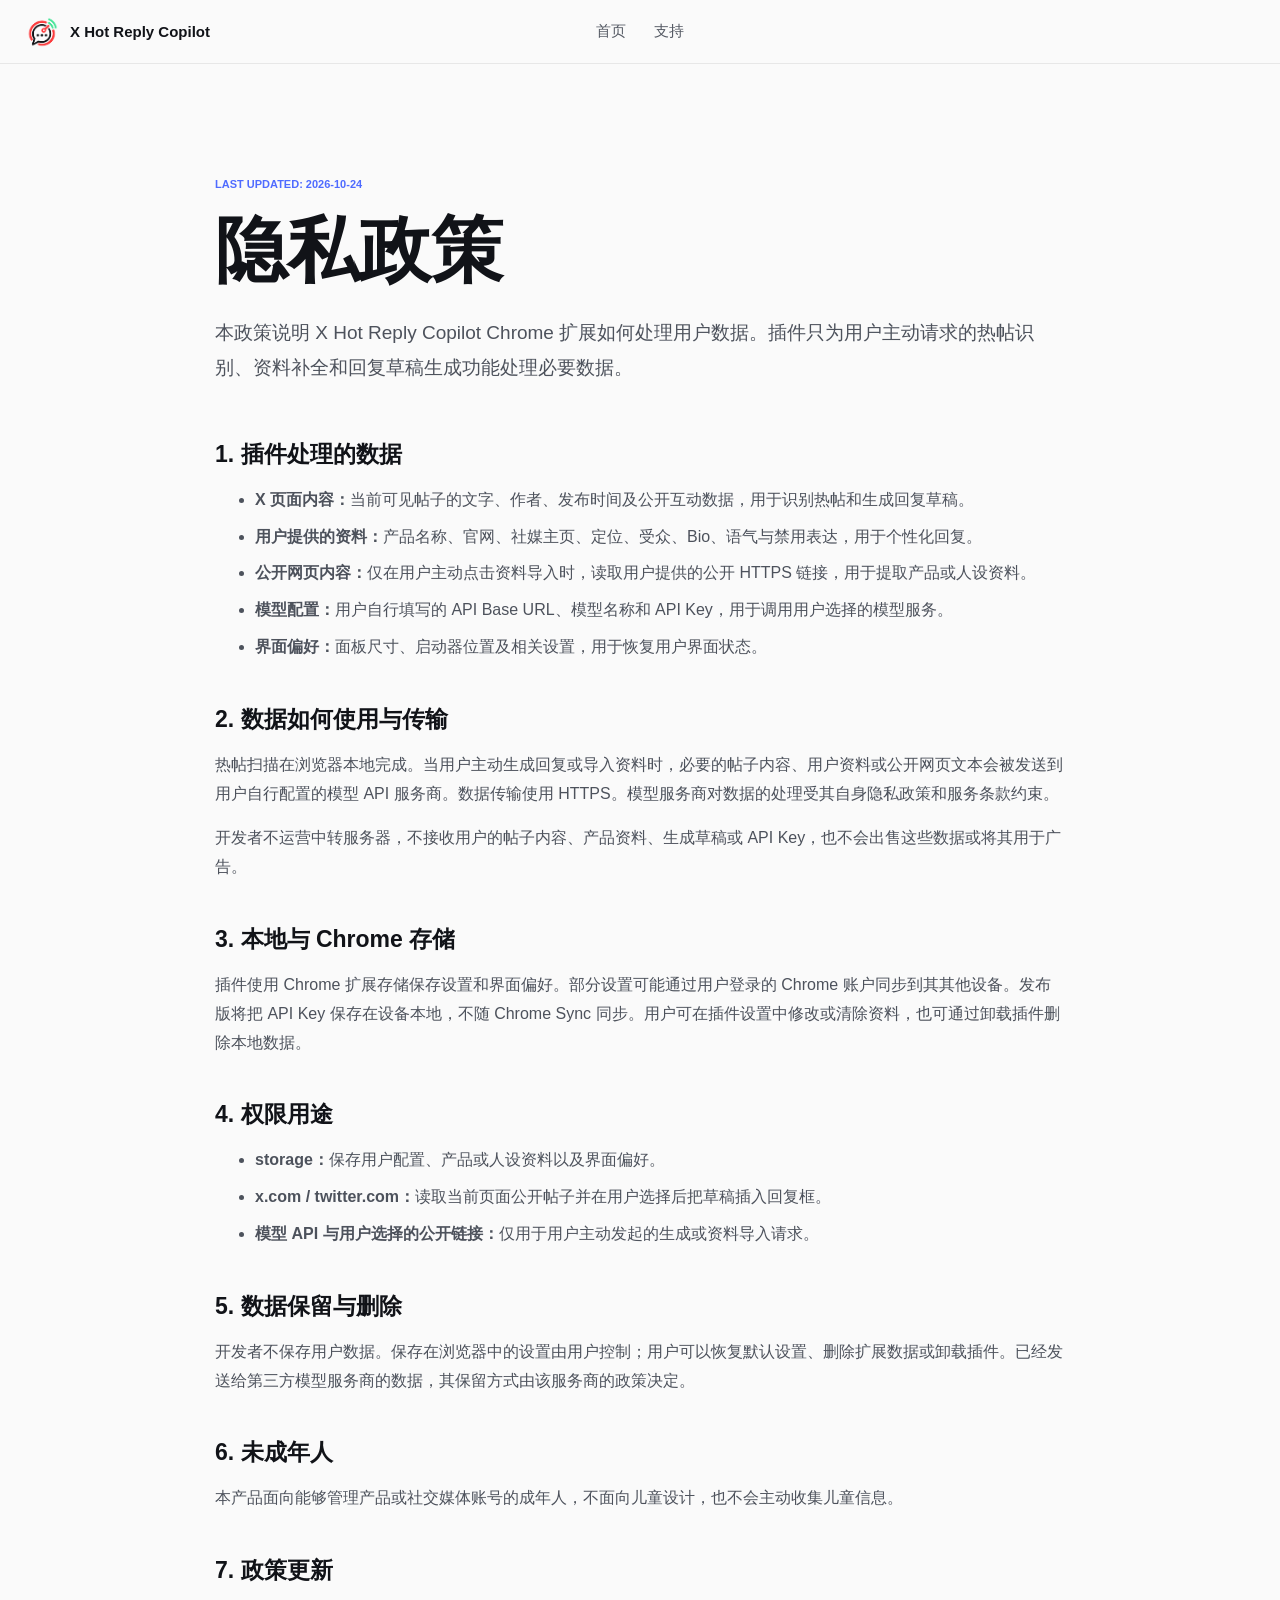
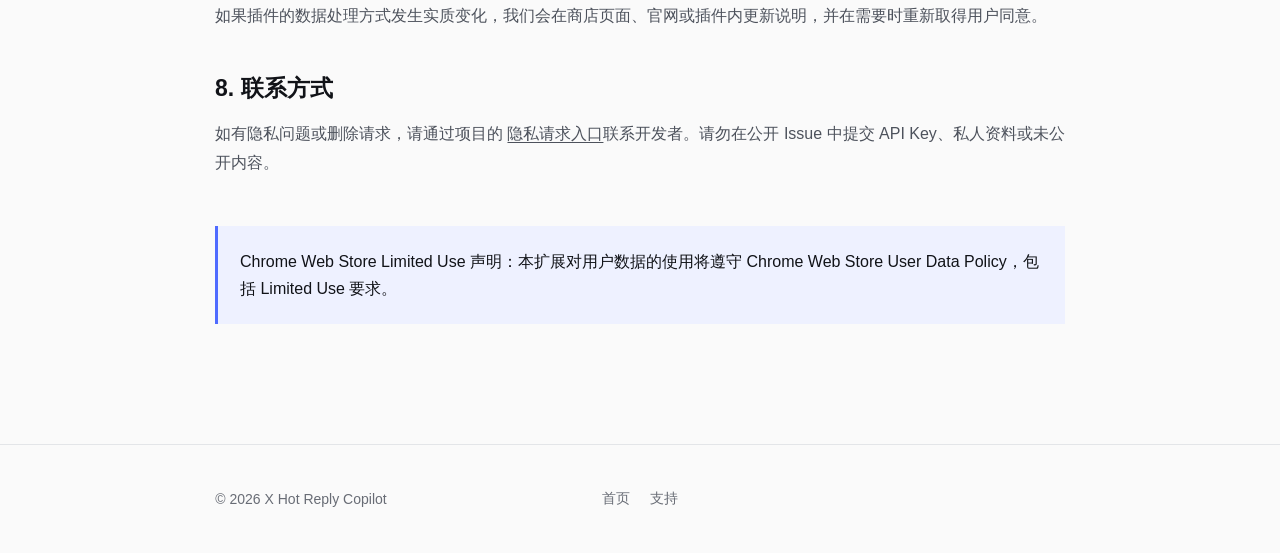
==== docs/privacy.html @ a17e2a69 "Add product website and launch assets" ====
<!doctype html>
<html lang="zh-CN">
  <head>
    <meta charset="utf-8">
    <meta name="viewport" content="width=device-width, initial-scale=1">
    <meta name="description" content="X Hot Reply Copilot 隐私政策。">
    <title>隐私政策 · X Hot Reply Copilot</title>
    <link rel="icon" href="assets/brand-mark.png">
    <link rel="stylesheet" href="assets/styles.css">
  </head>
  <body>
    <header class="site-header"><a class="brand" href="./"><img src="assets/brand-mark.png" alt="" width="36" height="36"><span>X Hot Reply Copilot</span></a><nav><a href="./">首页</a><a href="support.html">支持</a></nav></header>
    <main class="legal-page">
      <p class="section-label">LAST UPDATED: 2026-10-24</p>
      <h1>隐私政策</h1>
      <p class="legal-lead">本政策说明 X Hot Reply Copilot Chrome 扩展如何处理用户数据。插件只为用户主动请求的热帖识别、资料补全和回复草稿生成功能处理必要数据。</p>

      <h2>1. 插件处理的数据</h2>
      <ul>
        <li><strong>X 页面内容：</strong>当前可见帖子的文字、作者、发布时间及公开互动数据，用于识别热帖和生成回复草稿。</li>
        <li><strong>用户提供的资料：</strong>产品名称、官网、社媒主页、定位、受众、Bio、语气与禁用表达，用于个性化回复。</li>
        <li><strong>公开网页内容：</strong>仅在用户主动点击资料导入时，读取用户提供的公开 HTTPS 链接，用于提取产品或人设资料。</li>
        <li><strong>模型配置：</strong>用户自行填写的 API Base URL、模型名称和 API Key，用于调用用户选择的模型服务。</li>
        <li><strong>界面偏好：</strong>面板尺寸、启动器位置及相关设置，用于恢复用户界面状态。</li>
      </ul>

      <h2>2. 数据如何使用与传输</h2>
      <p>热帖扫描在浏览器本地完成。当用户主动生成回复或导入资料时，必要的帖子内容、用户资料或公开网页文本会被发送到用户自行配置的模型 API 服务商。数据传输使用 HTTPS。模型服务商对数据的处理受其自身隐私政策和服务条款约束。</p>
      <p>开发者不运营中转服务器，不接收用户的帖子内容、产品资料、生成草稿或 API Key，也不会出售这些数据或将其用于广告。</p>

      <h2>3. 本地与 Chrome 存储</h2>
      <p>插件使用 Chrome 扩展存储保存设置和界面偏好。部分设置可能通过用户登录的 Chrome 账户同步到其其他设备。发布版将把 API Key 保存在设备本地，不随 Chrome Sync 同步。用户可在插件设置中修改或清除资料，也可通过卸载插件删除本地数据。</p>

      <h2>4. 权限用途</h2>
      <ul>
        <li><strong>storage：</strong>保存用户配置、产品或人设资料以及界面偏好。</li>
        <li><strong>x.com / twitter.com：</strong>读取当前页面公开帖子并在用户选择后把草稿插入回复框。</li>
        <li><strong>模型 API 与用户选择的公开链接：</strong>仅用于用户主动发起的生成或资料导入请求。</li>
      </ul>

      <h2>5. 数据保留与删除</h2>
      <p>开发者不保存用户数据。保存在浏览器中的设置由用户控制；用户可以恢复默认设置、删除扩展数据或卸载插件。已经发送给第三方模型服务商的数据，其保留方式由该服务商的政策决定。</p>

      <h2>6. 未成年人</h2>
      <p>本产品面向能够管理产品或社交媒体账号的成年人，不面向儿童设计，也不会主动收集儿童信息。</p>

      <h2>7. 政策更新</h2>
      <p>如果插件的数据处理方式发生实质变化，我们会在商店页面、官网或插件内更新说明，并在需要时重新取得用户同意。</p>

      <h2>8. 联系方式</h2>
      <p>如有隐私问题或删除请求，请通过项目的 <a href="https://github.com/JessiJCJingyi/x-hot-reply-copilot/issues/new?template=privacy-request.yml">隐私请求入口</a>联系开发者。请勿在公开 Issue 中提交 API Key、私人资料或未公开内容。</p>

      <aside class="legal-note">Chrome Web Store Limited Use 声明：本扩展对用户数据的使用将遵守 Chrome Web Store User Data Policy，包括 Limited Use 要求。</aside>
    </main>
    <footer><p>© 2026 X Hot Reply Copilot</p><div><a href="./">首页</a><a href="support.html">支持</a></div></footer>
  </body>
</html>
---- docs/assets/styles.css ----
:root {
  --ink: #111318;
  --muted: #686c75;
  --subtle: #9297a1;
  --line: #e3e5e8;
  --paper: #fafafa;
  --surface: #ffffff;
  --soft: #f3f4f6;
  --blue: #4f6bff;
  --blue-soft: #eef1ff;
  --green: #17875d;
  --green-soft: #e9f7f1;
  --amber: #9a6400;
  --amber-soft: #fff4d6;
  font-family: Inter, ui-sans-serif, -apple-system, BlinkMacSystemFont, "Segoe UI", "PingFang SC", sans-serif;
  color: var(--ink);
  background: var(--paper);
}

* { box-sizing: border-box; }
html { scroll-behavior: smooth; }
body { margin: 0; min-width: 320px; background: var(--paper); }
a { color: inherit; text-decoration: none; }
button, .button { font: inherit; }
button { color: inherit; }
[hidden] { display: none !important; }
.sr-only { position: absolute; width: 1px; height: 1px; padding: 0; overflow: hidden; clip: rect(0,0,0,0); white-space: nowrap; border: 0; }

.site-header {
  position: sticky;
  top: 0;
  z-index: 50;
  display: grid;
  grid-template-columns: 1fr auto 1fr;
  align-items: center;
  min-height: 64px;
  padding: 0 max(24px, calc((100vw - 1240px) / 2));
  border-bottom: 1px solid rgba(17,19,24,.08);
  background: rgba(250,250,250,.88);
  backdrop-filter: blur(16px);
}
.brand, .footer-brand { display: inline-flex; align-items: center; gap: 10px; font-size: 15px; font-weight: 720; }
.brand-mark { position: relative; display: inline-block; width: 24px; height: 24px; border: 1.5px solid var(--ink); border-radius: 50%; }
.brand-mark::before, .brand-mark::after { content: ""; position: absolute; border: 1.5px solid var(--ink); border-radius: 50%; }
.brand-mark::before { inset: 4px; }
.brand-mark::after { width: 4px; height: 4px; top: 8.5px; left: 8.5px; background: var(--blue); border-color: var(--blue); }
.brand-mark i { position: absolute; width: 7px; height: 1.5px; right: -3px; top: 4px; transform: rotate(-35deg); background: var(--ink); }
.small-mark { width: 20px; height: 20px; }
.small-mark::before { inset: 3px; }
.small-mark::after { width: 3px; height: 3px; top: 7px; left: 7px; }
.site-header nav { display: flex; gap: 28px; }
.site-header nav a { color: #555a64; font-size: 15px; }
.site-header nav a:hover { color: var(--ink); }
.header-cta { justify-self: end; padding: 10px 16px; border-radius: 6px; background: var(--ink); color: white; font-size: 15px; font-weight: 650; }

.hero { width: min(100% - 48px, 1180px); margin: 0 auto; padding: 124px 0 72px; text-align: center; }
.release-pill { display: inline-flex; align-items: center; gap: 8px; padding: 8px 12px; border: 1px solid var(--line); border-radius: 999px; background: white; color: #555a64; font-size: 14px; }
.release-pill span { width: 6px; height: 6px; border-radius: 50%; background: var(--green); box-shadow: 0 0 0 4px var(--green-soft); }
.hero h1 { max-width: 1100px; margin: 34px auto 0; font-size: clamp(58px, 7.2vw, 98px); font-weight: 620; line-height: 1.04; letter-spacing: 0; }
.hero-copy { max-width: 800px; margin: 32px auto 0; color: var(--muted); font-size: clamp(19px, 1.8vw, 23px); line-height: 1.72; }
.hero-actions { display: flex; justify-content: center; gap: 10px; margin-top: 30px; }
.button { display: inline-flex; align-items: center; justify-content: center; gap: 12px; min-height: 50px; padding: 0 21px; border: 1px solid var(--line); border-radius: 7px; font-size: 16px; font-weight: 650; }
.button-primary { border-color: var(--ink); background: var(--ink); color: white; }
.button-primary:hover { background: #2a2d34; }
.button-secondary { background: white; }
.button-secondary:hover { border-color: #c9ccd2; }
.micro-copy { margin: 18px 0 0; color: var(--subtle); font-size: 14px; }

.product-showcase { width: min(100% - 48px, 1240px); margin: 0 auto; padding: 30px 0 120px; }
.browser-frame { overflow: hidden; border: 1px solid #d8dbe0; border-radius: 8px; background: white; box-shadow: 0 36px 90px rgba(23,27,38,.12), 0 3px 12px rgba(23,27,38,.06); }
.browser-bar { display: grid; grid-template-columns: 1fr auto 1fr; align-items: center; height: 48px; padding: 0 16px; border-bottom: 1px solid var(--line); background: #f7f7f8; }
.browser-dots { display: flex; gap: 6px; }
.browser-dots span { width: 8px; height: 8px; border-radius: 50%; background: #d3d5da; }
.browser-address { min-width: 240px; padding: 6px 34px; border: 1px solid var(--line); border-radius: 6px; background: white; color: var(--subtle); text-align: center; font-size: 11px; }
.browser-menu { justify-self: end; color: var(--subtle); }
.product-layout { display: grid; grid-template-columns: 1.18fr .82fr; min-height: 650px; }
.feed-preview { border-right: 1px solid var(--line); background: white; }
.feed-header { display: grid; grid-template-columns: 1fr 1fr; height: 52px; border-bottom: 1px solid var(--line); text-align: center; font-size: 13px; }
.feed-header > * { display: grid; place-items: center; }
.feed-header strong { border-bottom: 2px solid var(--blue); }
.feed-header span { color: var(--subtle); }
.post-card { display: grid; grid-template-columns: 38px 1fr; gap: 12px; padding: 24px 28px; border-bottom: 1px solid var(--line); }
.selected-post { background: #fbfcff; }
.avatar { display: grid; place-items: center; width: 38px; height: 38px; border-radius: 50%; background: #eceef2; color: #656b76; font-size: 12px; font-weight: 750; }
.avatar-blue { background: #e8edff; color: #3151e5; }
.avatar-green { background: #e8f5ef; color: #16734f; }
.post-body { min-width: 0; }
.post-meta { display: flex; align-items: center; gap: 7px; min-width: 0; font-size: 12px; }
.post-meta span { color: var(--subtle); }
.post-meta .hot-badge { margin-left: auto; padding: 3px 7px; border-radius: 999px; background: var(--amber-soft); color: var(--amber); font-weight: 700; }
.post-meta .muted-badge { background: var(--green-soft); color: var(--green); }
.post-card p { margin: 12px 0 18px; font-size: 17px; line-height: 1.65; }
.post-stats { display: flex; justify-content: space-between; color: var(--subtle); font-size: 11px; }
.low-contrast-post { opacity: .56; }

.extension-preview { min-width: 0; background: #fcfcfd; }
.extension-header { display: flex; align-items: center; justify-content: space-between; height: 52px; padding: 0 16px; border-bottom: 1px solid var(--line); background: white; }
.extension-title { display: flex; align-items: center; gap: 8px; font-size: 13px; }
.icon-actions { display: flex; gap: 6px; }
.icon-actions button { display: grid; place-items: center; width: 28px; height: 28px; padding: 0; border: 1px solid var(--line); border-radius: 5px; background: white; }
.profile-context { padding: 16px; border-bottom: 1px solid var(--line); }
.profile-context > div { display: flex; align-items: center; gap: 8px; }
.context-tag { padding: 4px 7px; border-radius: 4px; background: var(--ink); color: white; font-size: 10px; }
.profile-context strong { font-size: 13px; }
.profile-context p { margin: 8px 0 0; color: var(--muted); font-size: 12px; line-height: 1.55; }
.control-row { display: grid; grid-template-columns: 1fr .66fr auto; gap: 8px; padding: 12px 16px; border-bottom: 1px solid var(--line); }
.control-row button { display: flex; align-items: center; justify-content: space-between; min-width: 0; padding: 8px 10px; border: 1px solid var(--line); border-radius: 5px; background: white; font-size: 11px; }
.control-row .scan-control { background: var(--ink); color: white; }
.opportunity-list, .draft-area { padding: 14px 16px 0; }
.panel-label { display: flex; align-items: center; justify-content: space-between; margin-bottom: 8px; font-size: 11px; font-weight: 700; }
.panel-label small { color: var(--subtle); font-weight: 500; }
.opportunity { display: grid; grid-template-columns: 28px 1fr; width: 100%; margin-bottom: 7px; padding: 11px; border: 1px solid var(--line); border-radius: 5px; background: white; text-align: left; }
.active-opportunity { border-color: #bbc5ff; background: var(--blue-soft); }
.rank-number { color: var(--blue); font-size: 11px; font-weight: 750; }
.opportunity > span:last-child { display: grid; grid-template-columns: 1fr auto; gap: 3px 8px; min-width: 0; }
.opportunity strong { font-size: 11px; }
.opportunity small { color: var(--subtle); font-size: 9px; }
.opportunity em { grid-column: 1 / -1; overflow: hidden; color: var(--muted); font-size: 10px; font-style: normal; white-space: nowrap; text-overflow: ellipsis; }
.draft-card { padding: 12px; border: 1px solid var(--line); border-radius: 5px; background: white; }
.draft-card p { margin: 0; font-size: 11px; line-height: 1.55; }
.draft-card > div { display: flex; align-items: center; justify-content: space-between; margin-top: 10px; color: var(--subtle); font-size: 9px; }
.draft-card button { padding: 5px 9px; border: 1px solid var(--line); border-radius: 4px; background: white; font-size: 10px; }
.secondary-draft { margin-top: 7px; }
.product-proof { display: grid; grid-template-columns: repeat(4, 1fr); margin-top: 28px; color: var(--muted); font-size: 14px; text-align: center; }
.product-proof span { position: relative; }
.product-proof span + span::before { content: ""; position: absolute; left: 0; top: 50%; width: 1px; height: 14px; transform: translateY(-50%); background: var(--line); }

.positioning { width: min(100% - 48px, 960px); margin: 0 auto; padding: 120px 0; text-align: center; }
.section-kicker, .feature-index { color: var(--blue); font-size: 13px; font-weight: 750; text-transform: uppercase; }
.positioning h2, .workflow h2, .trust-section h2, .beta h2 { margin: 20px 0 0; font-size: clamp(44px, 5.4vw, 72px); font-weight: 590; line-height: 1.09; letter-spacing: 0; }
.positioning > p { max-width: 800px; margin: 30px auto 0; color: var(--muted); font-size: 21px; line-height: 1.8; }

.feature-tabs { width: min(100% - 48px, 1240px); margin: 0 auto; padding-bottom: 150px; }
.tab-list { display: grid; grid-template-columns: repeat(3, 1fr); border-bottom: 1px solid var(--line); }
.feature-tab { display: flex; gap: 18px; align-items: center; padding: 22px 4px; border: 0; border-bottom: 2px solid transparent; background: transparent; color: var(--subtle); font-size: 16px; text-align: left; cursor: pointer; }
.feature-tab span { font-size: 13px; }
.feature-tab.is-active { border-bottom-color: var(--ink); color: var(--ink); }
.feature-visual { display: grid; grid-template-columns: .8fr 1.2fr; gap: 80px; align-items: center; min-height: 480px; padding: 70px 54px; background: #f2f3f5; }
.feature-copy h3 { margin: 20px 0 0; font-size: clamp(36px, 3.4vw, 50px); font-weight: 590; line-height: 1.16; }
.feature-copy p { margin: 24px 0 0; color: var(--muted); font-size: 18px; line-height: 1.82; }
.mini-ui { overflow: hidden; border: 1px solid #d9dce1; border-radius: 7px; background: white; box-shadow: 0 18px 44px rgba(23,27,38,.09); }
.mini-toolbar { display: flex; align-items: center; justify-content: space-between; padding: 16px 18px; border-bottom: 1px solid var(--line); color: var(--muted); font-size: 12px; }
.mini-toolbar strong { color: var(--ink); }
.rank-row { display: grid; grid-template-columns: 34px 1fr auto; gap: 10px; align-items: center; padding: 16px 18px; border-bottom: 1px solid var(--line); }
.rank-row:last-child { border-bottom: 0; }
.rank-row.highlighted { background: var(--blue-soft); }
.rank-row b { color: var(--blue); font-size: 11px; }
.rank-row > span { display: grid; gap: 4px; }
.rank-row strong { font-size: 12px; }
.rank-row small { color: var(--subtle); font-size: 10px; }
.rank-row em { color: var(--muted); font-size: 11px; font-style: normal; }
.profile-ui { padding: 8px 18px 18px; }
.profile-row { display: grid; grid-template-columns: .72fr 1.28fr; gap: 16px; padding: 14px 0; border-bottom: 1px solid var(--line); font-size: 12px; }
.profile-row span { color: var(--subtle); }
.context-meter { position: relative; display: flex; justify-content: space-between; margin-top: 20px; padding-bottom: 16px; font-size: 11px; }
.context-meter i { position: absolute; left: 0; bottom: 0; width: 100%; height: 4px; border-radius: 999px; background: linear-gradient(to right, var(--blue) 87%, #e7e9ed 87%); }
.review-ui { padding: 24px; }
.review-label { display: flex; justify-content: space-between; color: var(--muted); font-size: 11px; }
.review-label small { color: var(--green); }
.review-ui > p { margin: 30px 0 40px; font-size: 18px; line-height: 1.7; }
.review-actions { display: flex; justify-content: flex-end; gap: 8px; }
.review-actions button { padding: 9px 13px; border: 1px solid var(--line); border-radius: 5px; background: white; }
.review-actions .dark-button { background: var(--ink); color: white; }

.workflow { padding: 140px max(24px, calc((100vw - 1240px) / 2)); background: #eff0f3; color: var(--ink); }
.workflow-heading { display: grid; grid-template-columns: .7fr 1.3fr; gap: 50px; }
.workflow h2 { margin-top: 0; }
.workflow-list { margin: 92px 0 0; padding: 0; border-top: 1px solid #d5d8de; list-style: none; }
.workflow-list li { display: grid; grid-template-columns: 80px 1fr; padding: 32px 0; border-bottom: 1px solid #d5d8de; }
.workflow-list li > span { color: #777d88; font-size: 14px; }
.workflow-list div { display: grid; grid-template-columns: .75fr 1.25fr; gap: 44px; }
.workflow-list h3, .workflow-list p { margin: 0; }
.workflow-list h3 { font-size: 23px; font-weight: 590; }
.workflow-list p { color: #5e6470; font-size: 18px; line-height: 1.72; }

.trust-section { display: grid; grid-template-columns: 1fr 1fr; gap: 100px; padding: 140px max(24px, calc((100vw - 1240px) / 2)); background: #e9edfa; }
.trust-copy { align-self: end; max-width: 520px; }
.trust-copy p { color: #505665; font-size: 18px; line-height: 1.82; }
.trust-copy a { display: inline-flex; gap: 14px; margin-top: 20px; font-size: 16px; font-weight: 650; }

.beta { padding: 140px 24px; text-align: center; }
.beta h2 { max-width: 900px; margin-inline: auto; }
.beta p { margin: 26px 0 32px; color: var(--muted); font-size: 18px; }

footer { display: grid; grid-template-columns: 1fr auto 1fr; align-items: center; gap: 24px; padding: 32px max(24px, calc((100vw - 1240px) / 2)); border-top: 1px solid var(--line); color: var(--muted); font-size: 14px; }
footer p { text-align: center; }
footer > div:last-child { display: flex; justify-content: flex-end; gap: 20px; }

.legal-page { width: min(850px, calc(100% - 48px)); margin: 0 auto; padding: 100px 0 120px; }
.legal-page .section-label { color: var(--blue); font-size: 11px; font-weight: 750; }
.legal-page h1 { margin: 18px 0 28px; font-size: clamp(46px, 6vw, 72px); font-weight: 600; line-height: 1.05; }
.legal-lead { margin-bottom: 54px; color: var(--muted); font-size: 19px; line-height: 1.75; }
.legal-page h2 { margin: 42px 0 12px; font-size: 23px; font-weight: 620; }
.legal-page p, .legal-page li { color: #4d525c; line-height: 1.8; }
.legal-page li + li { margin-top: 8px; }
.legal-page a { text-decoration: underline; text-underline-offset: 3px; }
.legal-note { margin-top: 48px; padding: 22px; border-left: 3px solid var(--blue); background: var(--blue-soft); line-height: 1.7; }

@media (max-width: 900px) {
  .site-header { grid-template-columns: 1fr auto; }
  .site-header nav { display: none; }
  .product-layout { grid-template-columns: 1fr; }
  .feed-preview { border-right: 0; border-bottom: 1px solid var(--line); }
  .low-contrast-post { display: none; }
  .feature-visual { grid-template-columns: 1fr; gap: 42px; }
  .workflow-heading, .trust-section { grid-template-columns: 1fr; }
  .workflow-list div { grid-template-columns: 1fr; gap: 8px; }
  footer { grid-template-columns: 1fr; text-align: left; }
  footer p { text-align: left; }
  footer > div:last-child { justify-content: flex-start; }
}

@media (max-width: 620px) {
  .site-header { min-height: 58px; padding-inline: 16px; }
  .brand { font-size: 13px; }
  .header-cta { padding: 8px 11px; }
  .hero { width: calc(100% - 32px); padding: 80px 0 42px; }
  .hero h1 { font-size: 44px; }
  .hero-copy { font-size: 18px; }
  .hero-actions { flex-direction: column; }
  .button { width: 100%; }
  .product-showcase, .feature-tabs { width: calc(100% - 24px); }
  .product-showcase { padding-bottom: 88px; }
  .browser-bar { grid-template-columns: 1fr auto; }
  .browser-address { display: none; }
  .post-card { padding: 18px 14px; }
  .post-meta { flex-wrap: wrap; }
  .post-meta .hot-badge { margin-left: 0; }
  .post-card p { font-size: 15px; }
  .product-proof { grid-template-columns: 1fr 1fr; gap: 14px 0; }
  .product-proof span:nth-child(3)::before { display: none; }
  .positioning { width: calc(100% - 32px); padding: 88px 0; text-align: left; }
  .positioning > p { font-size: 18px; }
  .tab-list { grid-template-columns: 1fr; border-bottom: 0; }
  .feature-tab { padding: 14px 4px; border-bottom: 1px solid var(--line); }
  .feature-tab.is-active { border-bottom-color: var(--ink); }
  .feature-visual { min-height: 0; padding: 42px 20px; }
  .feature-copy h3 { font-size: 36px; }
  .workflow, .trust-section { padding: 90px 20px; }
  .workflow-list { margin-top: 54px; }
  .workflow-list li { grid-template-columns: 42px 1fr; }
  .beta { padding: 96px 20px; }
  .beta h2 br { display: none; }
  footer { padding-inline: 20px; }
}

@media (prefers-reduced-motion: reduce) { html { scroll-behavior: auto; } }
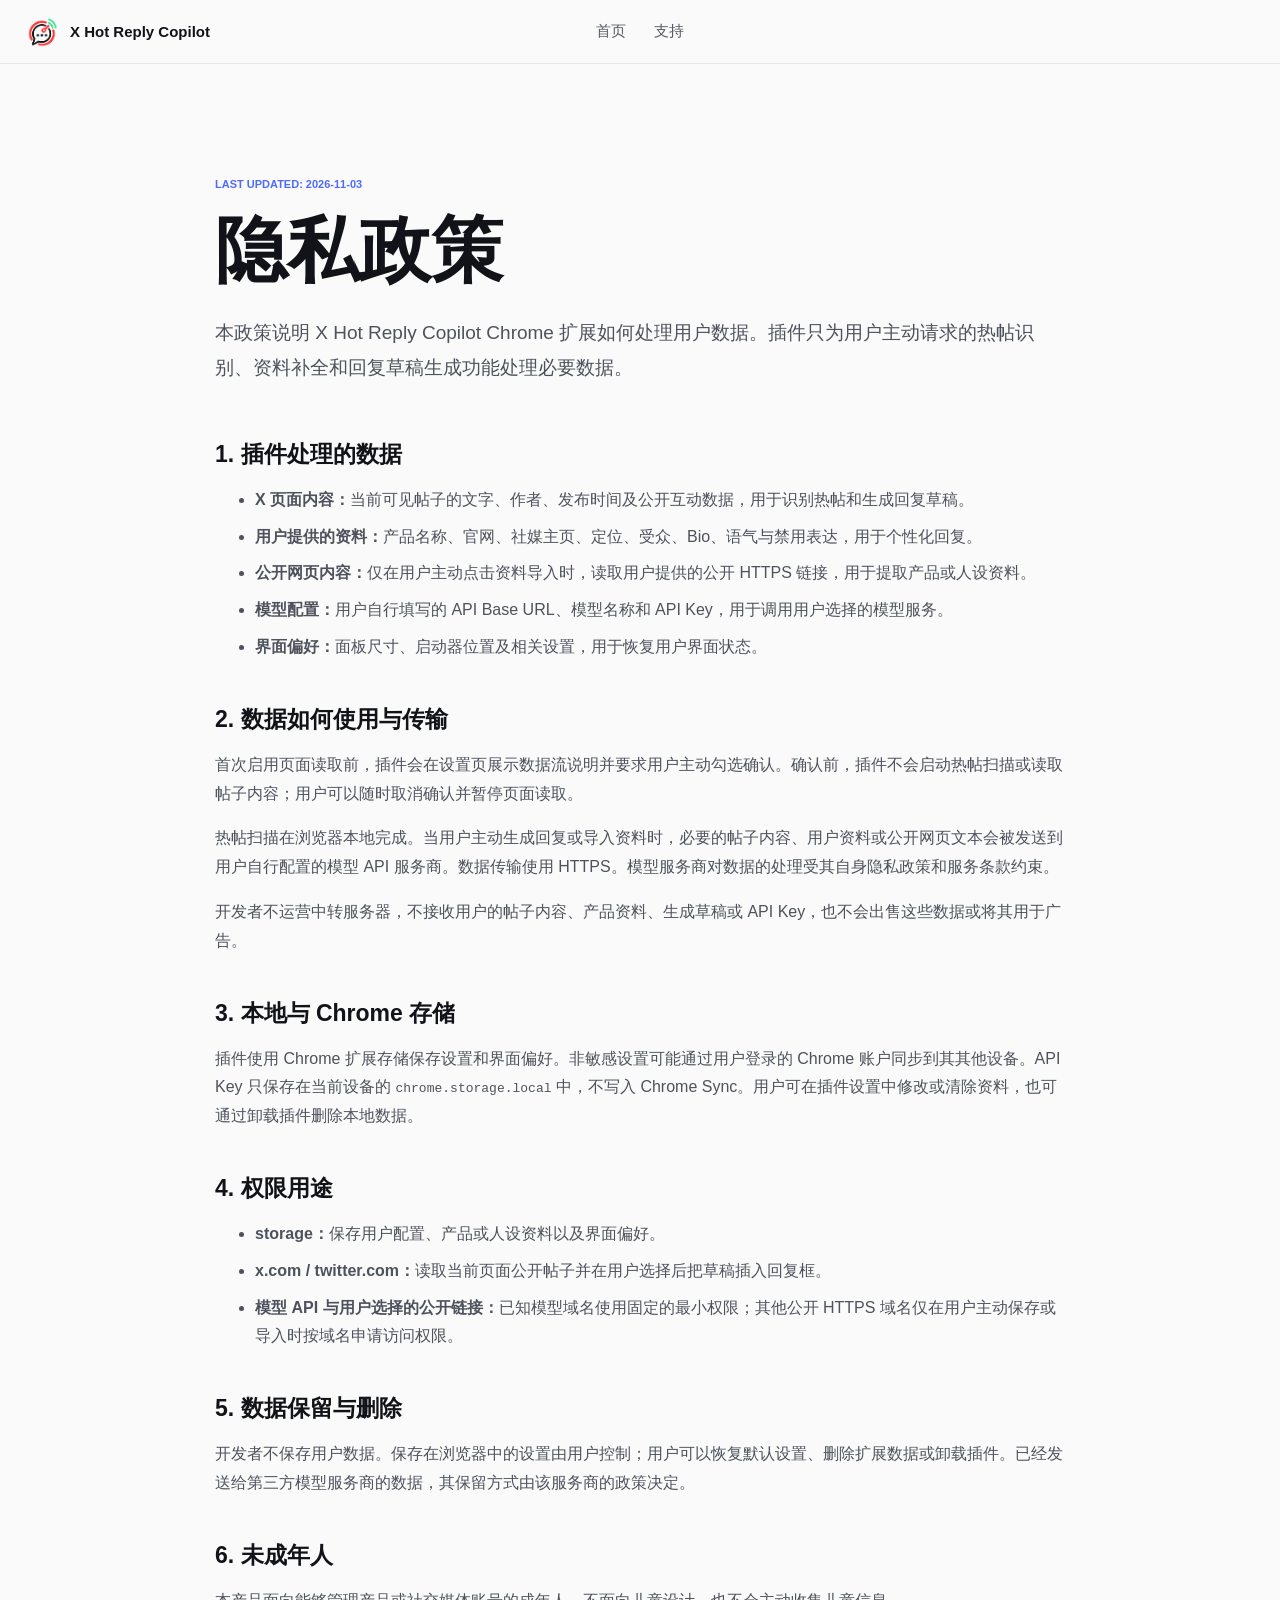
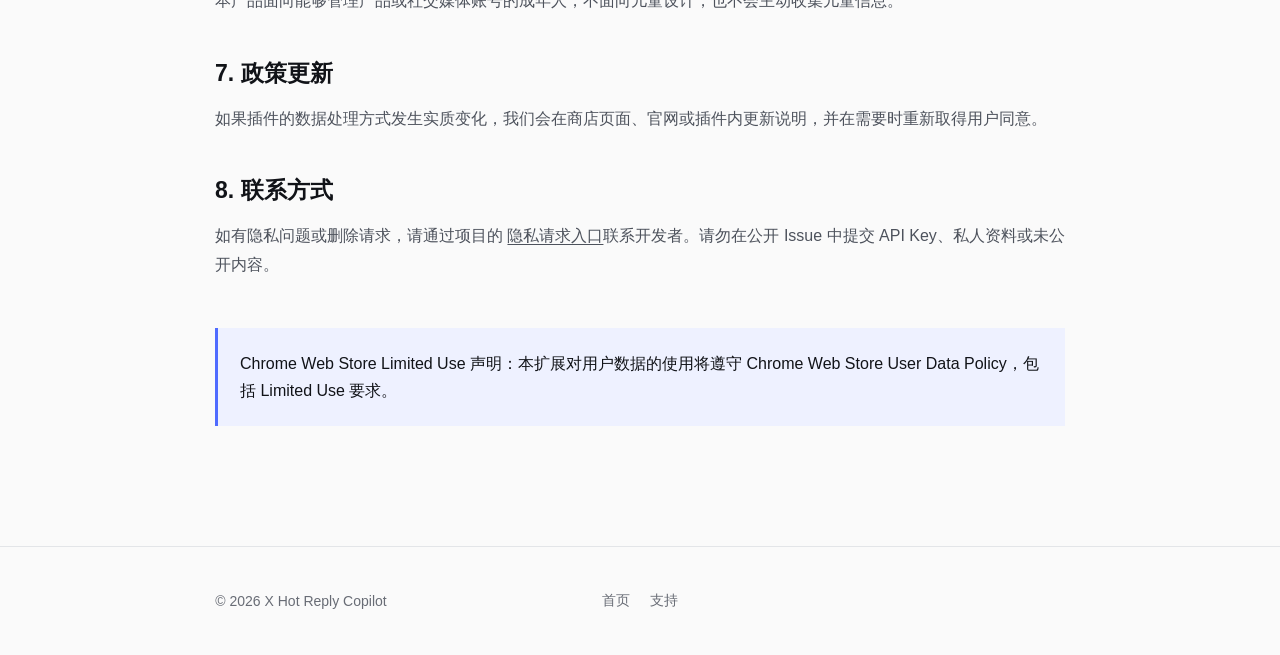
==== commit 9b64cadf: "Prepare extension for Chrome Web Store beta" ====
--- a/docs/privacy.html
+++ b/docs/privacy.html
@@ -11,7 +11,7 @@
   <body>
     <header class="site-header"><a class="brand" href="./"><img src="assets/brand-mark.png" alt="" width="36" height="36"><span>X Hot Reply Copilot</span></a><nav><a href="./">首页</a><a href="support.html">支持</a></nav></header>
     <main class="legal-page">
-      <p class="section-label">LAST UPDATED: 2026-10-24</p>
+      <p class="section-label">LAST UPDATED: 2026-11-03</p>
       <h1>隐私政策</h1>
       <p class="legal-lead">本政策说明 X Hot Reply Copilot Chrome 扩展如何处理用户数据。插件只为用户主动请求的热帖识别、资料补全和回复草稿生成功能处理必要数据。</p>
 
@@ -25,17 +25,18 @@
       </ul>
 
       <h2>2. 数据如何使用与传输</h2>
+      <p>首次启用页面读取前，插件会在设置页展示数据流说明并要求用户主动勾选确认。确认前，插件不会启动热帖扫描或读取帖子内容；用户可以随时取消确认并暂停页面读取。</p>
       <p>热帖扫描在浏览器本地完成。当用户主动生成回复或导入资料时，必要的帖子内容、用户资料或公开网页文本会被发送到用户自行配置的模型 API 服务商。数据传输使用 HTTPS。模型服务商对数据的处理受其自身隐私政策和服务条款约束。</p>
       <p>开发者不运营中转服务器，不接收用户的帖子内容、产品资料、生成草稿或 API Key，也不会出售这些数据或将其用于广告。</p>
 
       <h2>3. 本地与 Chrome 存储</h2>
-      <p>插件使用 Chrome 扩展存储保存设置和界面偏好。部分设置可能通过用户登录的 Chrome 账户同步到其其他设备。发布版将把 API Key 保存在设备本地，不随 Chrome Sync 同步。用户可在插件设置中修改或清除资料，也可通过卸载插件删除本地数据。</p>
+      <p>插件使用 Chrome 扩展存储保存设置和界面偏好。非敏感设置可能通过用户登录的 Chrome 账户同步到其其他设备。API Key 只保存在当前设备的 <code>chrome.storage.local</code> 中，不写入 Chrome Sync。用户可在插件设置中修改或清除资料，也可通过卸载插件删除本地数据。</p>
 
       <h2>4. 权限用途</h2>
       <ul>
         <li><strong>storage：</strong>保存用户配置、产品或人设资料以及界面偏好。</li>
         <li><strong>x.com / twitter.com：</strong>读取当前页面公开帖子并在用户选择后把草稿插入回复框。</li>
-        <li><strong>模型 API 与用户选择的公开链接：</strong>仅用于用户主动发起的生成或资料导入请求。</li>
+        <li><strong>模型 API 与用户选择的公开链接：</strong>已知模型域名使用固定的最小权限；其他公开 HTTPS 域名仅在用户主动保存或导入时按域名申请访问权限。</li>
       </ul>
 
       <h2>5. 数据保留与删除</h2>
